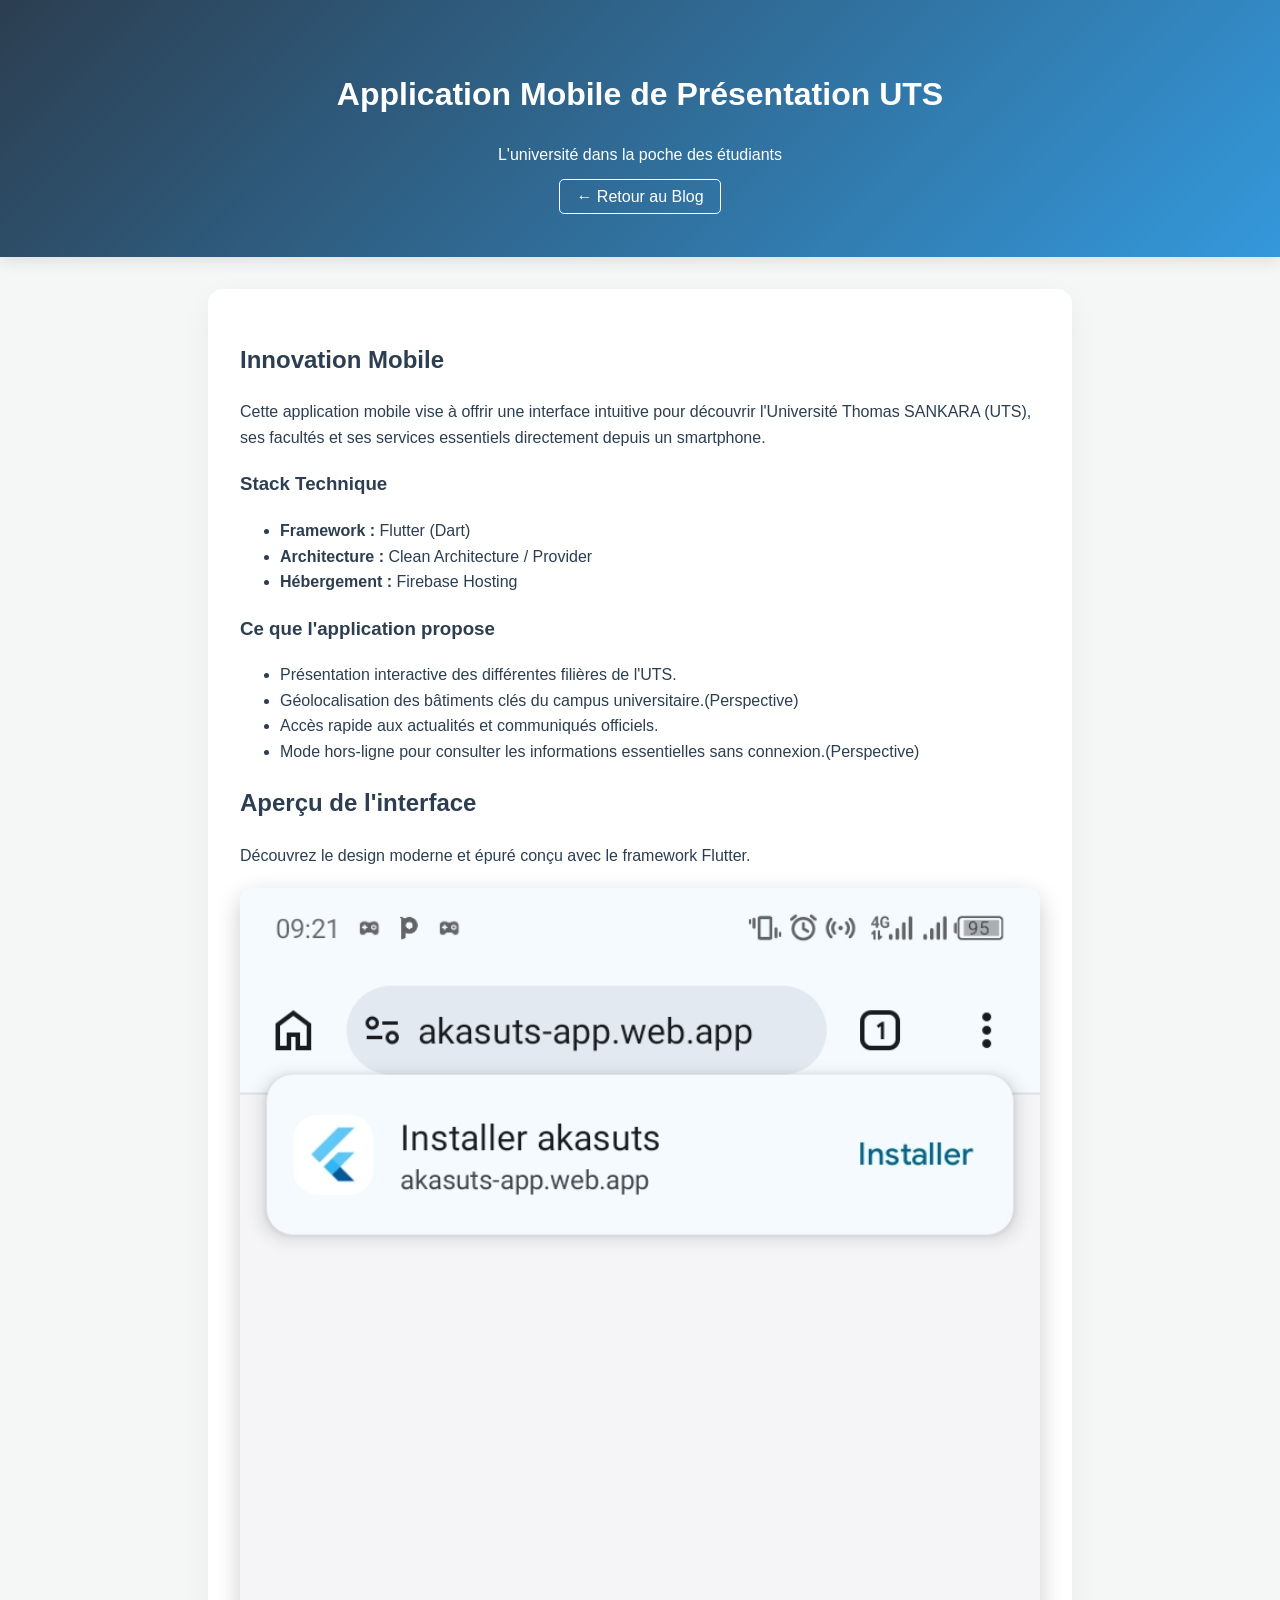
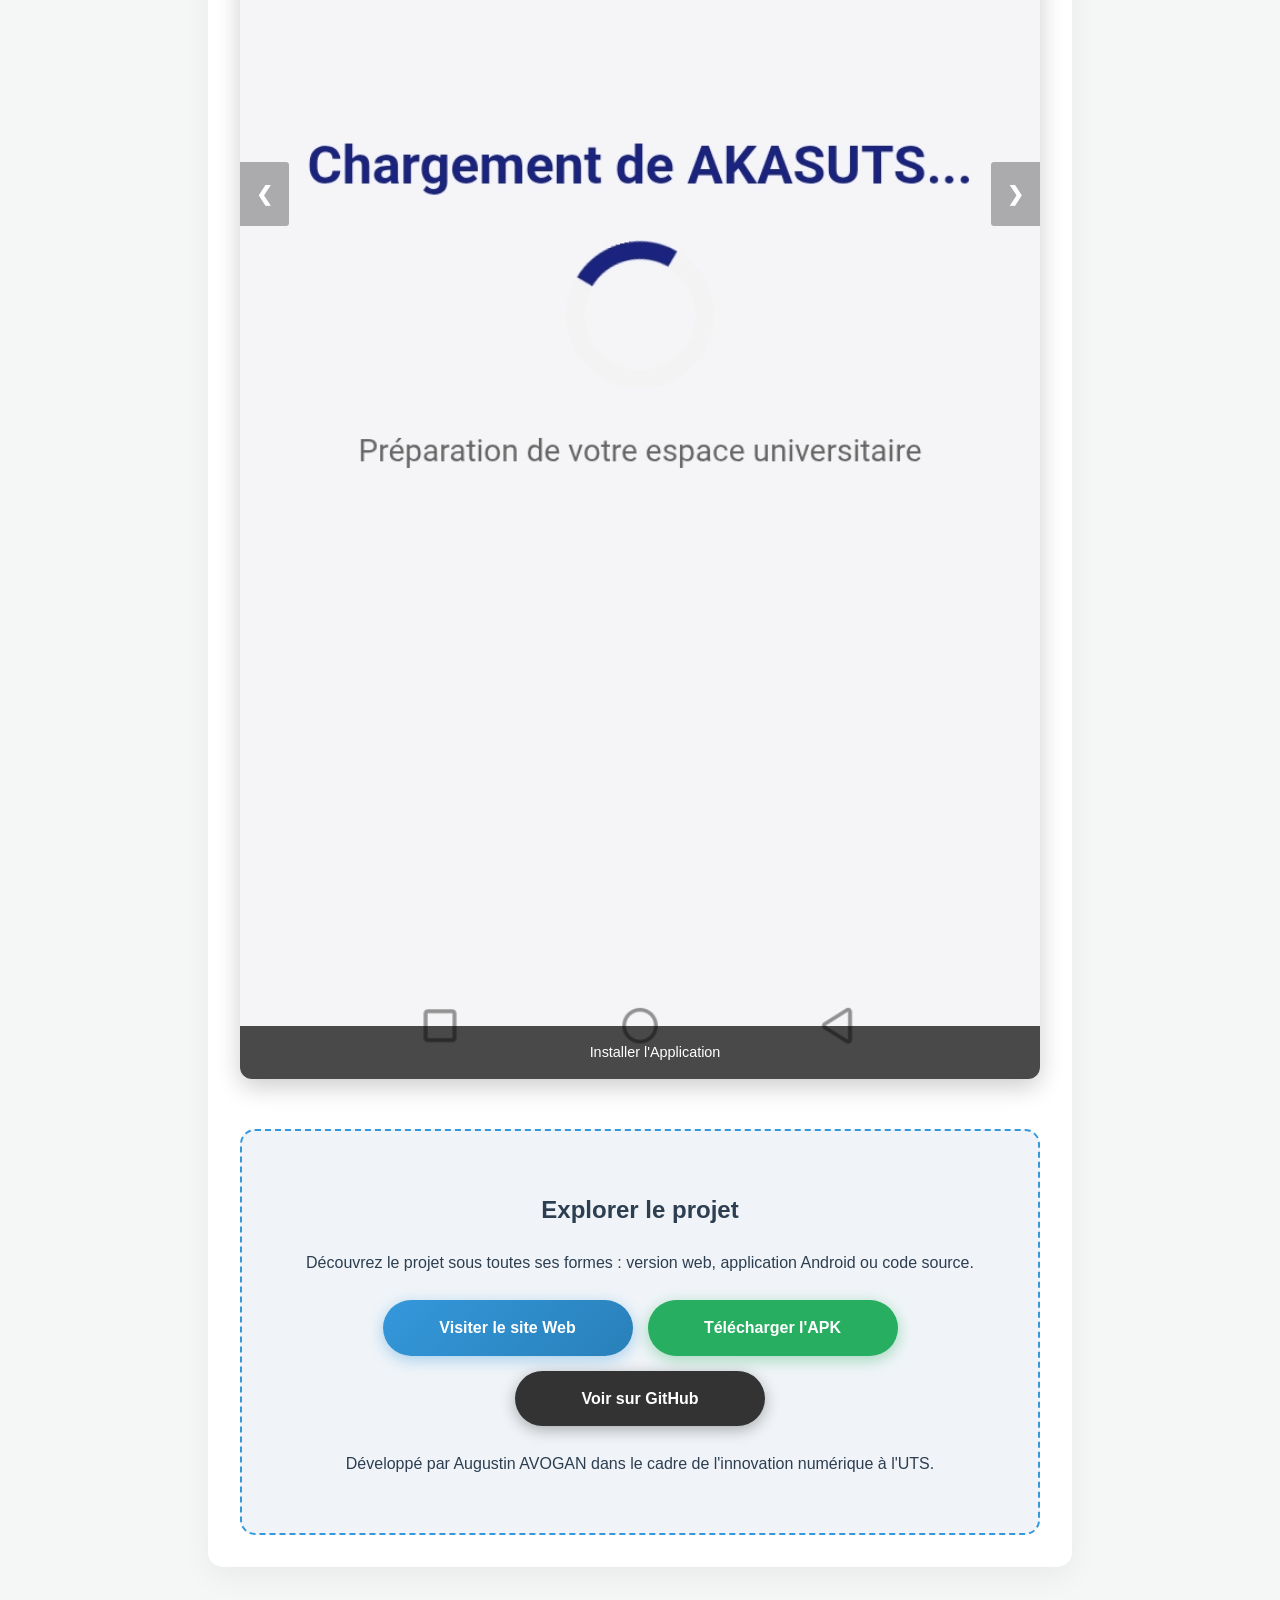
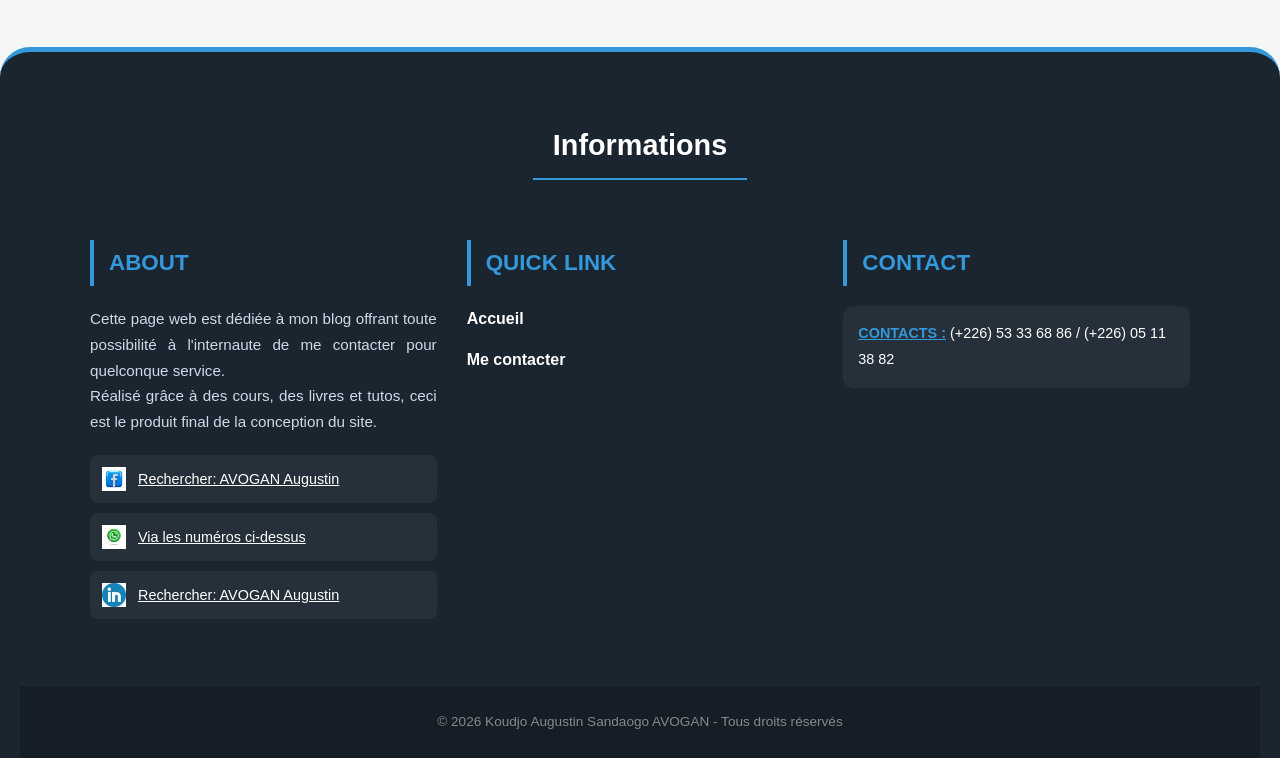
==== app-uts.html @ 5c7b0132 "new file:   app-uts.html new file:   chat-reseau.html new file:   gestion-ecole.html new file:   ima" ====
<!DOCTYPE html>
<html lang="fr">
<head>
    <meta charset="UTF-8">
    <meta name="viewport" content="width=device-width, initial-scale=1.0">
    <link rel="stylesheet" href="projets-style.css">
    <title>Application UTS | Portfolio Augustin AVOGAN</title>
</head>
<body>
    <header class="project-header">
        <h1>Application Mobile de Présentation UTS</h1>
        <p>L'université dans la poche des étudiants</p>
        <a href="index.html#projets" class="back-link">← Retour au Blog</a>
    </header>

    <main class="container">
        <section class="details">
            <h2>Innovation Mobile</h2>
            <p>Cette application mobile vise à offrir une interface intuitive pour découvrir l'Université Thomas SANKARA (UTS), ses facultés et ses services essentiels directement depuis un smartphone.</p>
            
            <div class="tech-stack">
                <h3>Stack Technique</h3>
                <ul>
                    <li><strong>Framework :</strong> Flutter (Dart)</li>
                    <li><strong>Architecture :</strong> Clean Architecture / Provider</li>
                    <li><strong>Hébergement :</strong> Firebase Hosting</li>
                </ul>
            </div>

            <h3>Ce que l'application propose</h3>
            <ul>
                <li>Présentation interactive des différentes filières de l'UTS.</li>
                <li>Géolocalisation des bâtiments clés du campus universitaire.(Perspective)</li>
                <li>Accès rapide aux actualités et communiqués officiels.</li>
                <li>Mode hors-ligne pour consulter les informations essentielles sans connexion.(Perspective)</li>
            </ul>
        </section>

        <section class="visual-showcase">
            <h2>Aperçu de l'interface</h2>
            <p class="intro-text">Découvrez le design moderne et épuré conçu avec le framework Flutter.</p>
            
            <div class="carousel-container">
                <div class="carousel-slide fade">
                    <img src="images/akasuts_web_app/Installer_App.jpg" alt="Écran d'accueil UTS App">
                    <div class="caption">Installer l'Application</div>
                </div>
                <div class="carousel-slide fade">
                    <img src="images/akasuts_web_app/Menu.jpg" alt="Carte du campus">
                    <div class="caption">Menu de l'application + Page d'accueil</div>
                </div>
                <div class="carousel-slide fade">
                    <img src="images/akasuts_web_app/Apropos_uts.jpg" alt="Flux d'actualités">
                    <div class="caption">Informations Complémentaires</div>
                </div>
                <div class="carousel-slide fade">
                    <img src="images/akasuts_web_app/Page_Filières.jpg" alt="Flux d'actualités">
                    <div class="caption">Page des filières</div>
                </div>
                <div class="carousel-slide fade">
                    <img src="images/akasuts_web_app/Page_ressources.jpg" alt="Flux d'actualités">
                    <div class="caption">Page concernant les resources pdf</div>
                </div>
                <div class="carousel-slide fade">
                    <img src="images/akasuts_web_app/Paiement_Scolarite.jpg" alt="Flux d'actualités">
                    <div class="caption">Page paiement de la scolarité</div>
                </div>

                <a class="prev" onclick="plusSlides(-1)">&#10094;</a>
                <a class="next" onclick="plusSlides(1)">&#10095;</a>
            </div>
        </section>

        <section class="app-access">
            <div class="cta-box">
                <h2>Explorer le projet</h2>
                <p>Découvrez le projet sous toutes ses formes : version web, application Android ou code source.</p>
                
                <div style="display: flex; flex-wrap: wrap; gap: 15px; justify-content: center; margin-top: 25px;">
                    <a href="https://akasuts-app.web.app" target="_blank" class="btn-primary" style="margin: 0; min-width: 180px;">Visiter le site Web</a>
                    <a href="https://drive.google.com/file/d/1SrxSoHgd4A3X6NG3_6HSXzyvS9ziXoZH/view?usp=sharing" target="_blank" class="btn-primary" style="margin: 0; min-width: 180px; background: #27ae60; box-shadow: 0 4px 15px rgba(39, 174, 96, 0.4);">Télécharger l'APK</a>
                    <a href="https://github.com/avoganaugustin5-ux/akasuts.git" target="_blank" class="btn-primary" style="margin: 0; min-width: 180px; background: #333; box-shadow: 0 4px 15px rgba(0, 0, 0, 0.3);">Voir sur GitHub</a>
                </div>
                
                <p class="sub-text" style="margin-top: 25px;">Développé par Augustin AVOGAN dans le cadre de l'innovation numérique à l'UTS.</p>
            </div>
        </section>
    </main>

    <footer>
        <h2>Informations</h2>
        <div class="footer_info">
            <div class="footer_width about">
                <h3>About</h3>
                <p>
                    Cette page web est dédiée à mon blog offrant toute possibilité à l'internaute de me contacter pour quelconque service.
                    <br> Réalisé grâce à des cours, des livres et tutos, ceci est le produit final de la conception du site.
                </p>

                <div class="social-media">
                    <ul>
                        <li><a href="#"><img src="images/tn_facebook.jpg" alt="Logo Facebook"> Rechercher: AVOGAN Augustin</a></li>
                        <li><a href="#"><img src="images/tn_whatsapp.jpg" alt="Logo WhatsApp"> Via les numéros ci-dessus</a></li>
                        <li><a href="#"><img src="images/tn_linkedin.jpg" alt="Logo LinkedIn"> Rechercher: AVOGAN Augustin</a></li>
                    </ul>
                </div>
            </div>

            <div class="footer_width link">
                <h3>Quick Link</h3>
                <ul>
                    <li><a href="index.html#pageAccueil"><b>Accueil</b></a></li>
                    <li><a href="index.html#formulaire"><b>Me contacter</b></a></li>
                </ul>
            </div>

            <div class="footer_width contact">
                <h3>Contact</h3>
                <ul>
                    <li>
                        <span>
                            <b><u>CONTACTS :</u></b> (+226) 53 33 68 86 / (+226) 05 11 38 82
                        </span>
                    </li>
                </ul>
            </div>
        </div>

        <div class="copy-right">
            <p>© 2026 Koudjo Augustin Sandaogo AVOGAN - Tous droits réservés</p>
        </div>
    </footer>

    <script src="projets-script.js"></script>
</body>
</html>
---- projets-style.css ----
:root {
    --primary: #2c3e50;
    --accent: #3498db;
    --bg: #f4f7f6;
}

body {
    font-family: 'Segoe UI', Tahoma, Geneva, Verdana, sans-serif;
    background-color: var(--bg);
    color: var(--primary);
    line-height: 1.6;
    margin: 0;
}

.project-header {
    background: linear-gradient(135deg, #2c3e50 0%, #3498db 100%);
    color: white;
    padding: 3rem 1rem;
    text-align: center;
    box-shadow: 0 4px 15px rgba(0,0,0,0.1);
}

.container {
    max-width: 800px;
    margin: 2rem auto;
    background: white;
    padding: 2rem;
    border-radius: 15px;
    box-shadow: 0 10px 30px rgba(0,0,0,0.05);
    transform: translateY(20px);
    opacity: 0;
    animation: fadeInUp 0.8s forwards;
}

@keyframes fadeInUp {
    to { transform: translateY(0); opacity: 1; }
}

.back-link {
    color: white;
    text-decoration: none;
    border: 1px solid white;
    padding: 0.5rem 1rem;
    border-radius: 5px;
    transition: 0.3s;
}

.back-link:hover { background: white; color: var(--accent); }

/* --- Carrousel --- */
.carousel-container {
    position: relative;
    max-width: 100%;
    margin: 20px auto;
    overflow: hidden;
    border-radius: 12px;
    box-shadow: 0 8px 25px rgba(0,0,0,0.2);
}

.carousel-slide img {
    width: 100%;
    display: block;
    transition: transform 0.5s ease;
}

.carousel-slide:hover img {
    transform: scale(1.02);
}

.fade {
    animation: fadeAnim 1.5s;
}

@keyframes fadeAnim {
    from {opacity: .4} to {opacity: 1}
}

.caption {
    position: absolute;
    bottom: 0;
    background: rgba(0, 0, 0, 0.7);
    color: #fff;
    width: 100%;
    padding: 15px;
    text-align: center;
    font-size: 0.9rem;
}

/* Boutons Navigation */
.prev, .next {
    cursor: pointer;
    position: absolute;
    top: 50%;
    width: auto;
    padding: 16px;
    margin-top: -22px;
    color: white;
    font-weight: bold;
    font-size: 20px;
    background: rgba(0,0,0,0.3);
    border-radius: 0 3px 3px 0;
    user-select: none;
    transition: 0.3s;
}

.next { right: 0; border-radius: 3px 0 0 3px; }
.prev:hover, .next:hover { background: rgba(0,0,0,0.8); }

/* --- Section Accès --- */
.app-access {
    margin-top: 50px;
    text-align: center;
}

.cta-box {
    background: #f0f4f8;
    padding: 40px;
    border-radius: 15px;
    border: 2px dashed #3498db;
}

.btn-primary {
    display: inline-block;
    padding: 15px 35px;
    background: linear-gradient(135deg, #3498db, #2980b9);
    color: white;
    text-decoration: none;
    font-weight: bold;
    border-radius: 50px;
    margin: 20px 0;
    transition: all 0.3s ease;
    box-shadow: 0 4px 15px rgba(52, 152, 219, 0.4);
}

.btn-primary:hover {
    transform: translateY(-3px);
    box-shadow: 0 6px 20px rgba(52, 152, 219, 0.6);
}

/* =========================
   VARIABLES GLOBALES
========================= */
:root {
    --primary: #2c3e50;
    --secondary: #1a252f; /* Ajout de la couleur sombre pour le footer */
    --accent: #3498db;
    --bg: #f4f7f6;
    --text-light: #d1d9e6;
}

/* ... (conserve ton code existant pour le header, container et carrousel) ... */

/* ============================================================
   FOOTER - DESIGN CORRIGÉ & RESPONSIVE
============================================================ */

footer {
    background: var(--secondary) !important; /* Force la couleur sombre */
    color: white !important;
    margin-top: 80px;
    padding: 60px 20px 0 20px;
    border-top: 5px solid var(--accent);
    border-radius: 30px 30px 0 0;
    font-family: 'Segoe UI', Tahoma, Geneva, Verdana, sans-serif;
}

/* Titre "Informations" */
footer > h2 {
    text-align: center;
    background: transparent !important;
    color: white !important;
    box-shadow: none !important;
    margin: 0 auto 40px auto !important;
    font-size: 1.8rem;
    border-bottom: 2px solid var(--accent) !important;
    display: block;
    width: fit-content;
    padding: 10px 20px !important;
}

.footer_info {
    max-width: 1100px;
    margin: auto;
    display: flex;
    flex-direction: row; /* Aligné par défaut */
    flex-wrap: wrap;
    gap: 30px;
}

.footer_width {
    flex: 1;
    min-width: 280px; /* Force le passage à la ligne sur mobile */
}

/* Titres des colonnes (About, Quick Link, Contact) */
.footer_width h3 {
    background: transparent !important;
    color: var(--accent) !important;
    border-left: 4px solid var(--accent) !important;
    padding: 5px 15px !important;
    margin: 20px 0 !important;
    box-shadow: none !important;
    font-size: 1.4rem;
    text-transform: uppercase;
}

.footer_width p {
    line-height: 1.7;
    color: var(--text-light);
    text-align: justify;
    font-size: 0.95rem;
}

/* --- QUICK LINKS --- */
.footer_width.link ul {
    padding: 0;
    list-style: none;
}

.footer_width.link ul li {
    margin-bottom: 15px;
}

.footer_width.link ul li a {
    color: white !important;
    text-decoration: none;
    transition: 0.3s ease;
    display: inline-block;
}

.footer_width.link ul li a:hover {
    color: var(--accent) !important;
    transform: translateX(10px);
}

/* --- CONTACT SECTION --- */
.footer_width.contact ul {
    padding: 0;
    list-style: none;
}

.footer_width.contact b {
    color: var(--accent);
}

.footer_width.contact span {
    display: block;
    background: rgba(255, 255, 255, 0.05);
    padding: 15px;
    border-radius: 10px;
    font-size: 0.9rem;
    line-height: 1.8;
}

/* --- SOCIAL MEDIA --- */
.social-media ul {
    padding: 0;
    list-style: none;
    margin-top: 20px;
}

.social-media li {
    margin-bottom: 10px;
}

.social-media a {
    display: flex;
    align-items: center;
    gap: 12px;
    padding: 12px;
    background: rgba(255, 255, 255, 0.05);
    border-radius: 8px;
    color: white !important;
    transition: 0.3s;
    font-size: 0.9rem;
}

.social-media a img {
    width: 24px;
    height: 24px;
    object-fit: contain;
}

.social-media a:hover {
    background: var(--accent);
    transform: translateY(-3px);
    text-decoration: none !important;
}

/* --- COPYRIGHT --- */
.copy-right {
    margin-top: 50px;
    padding: 25px;
    text-align: center;
    background: rgba(0, 0, 0, 0.2);
    border-top: 1px solid rgba(255, 255, 255, 0.05);
}

.copy-right p {
    margin: 0;
    font-size: 0.85rem;
    color: #888;
}

/* =========================
   RESPONSIVITÉ (MOBILE)
========================= */
@media screen and (max-width: 768px) {
    .footer_info {
        flex-direction: column; /* Colonnes les unes sous les autres */
        gap: 40px;
    }

    .footer_width {
        width: 100%;
        text-align: center;
    }

    .footer_width h3 {
        border-left: none !important;
        border-bottom: 2px solid var(--accent) !important;
        display: inline-block;
    }

    .footer_width p {
        text-align: center;
    }

    .social-media a {
        justify-content: center;
    }

    .footer_width.link ul li a:hover {
        transform: scale(1.1); /* Effet différent sur mobile */
    }
}
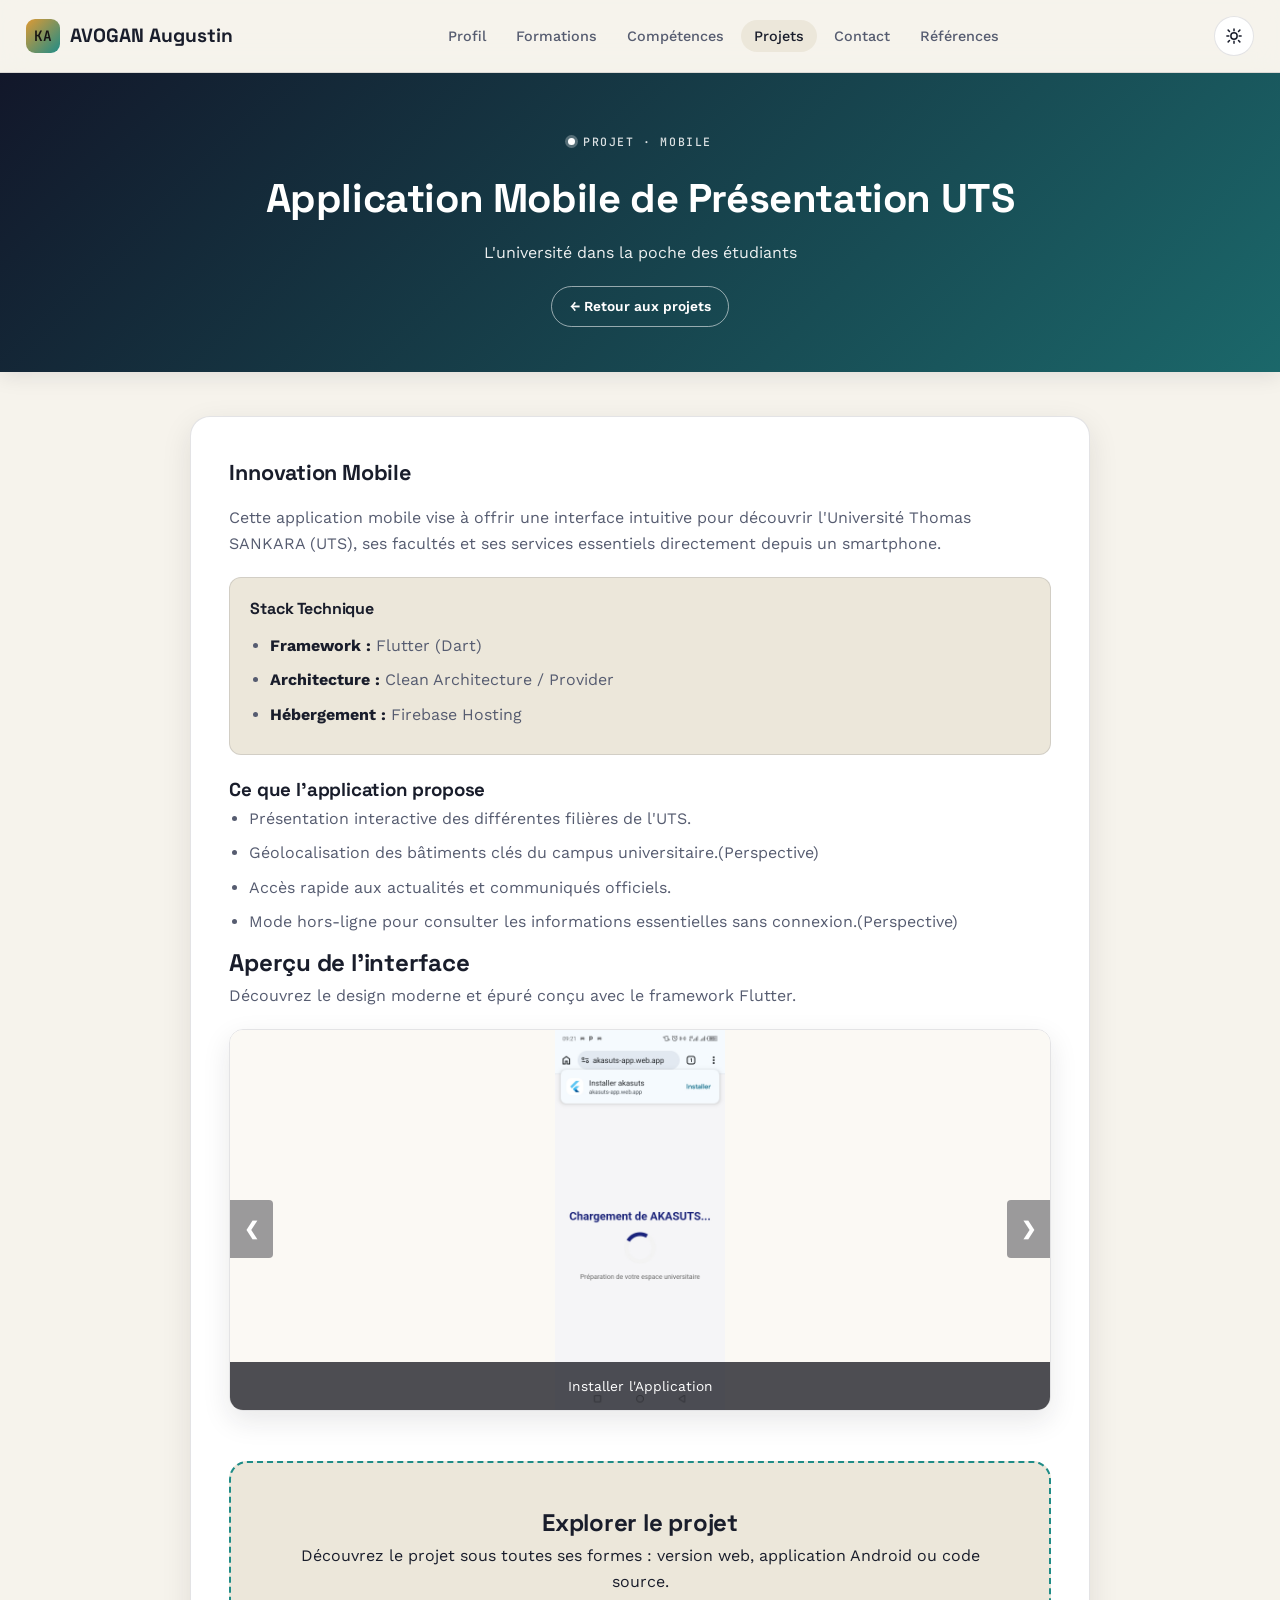
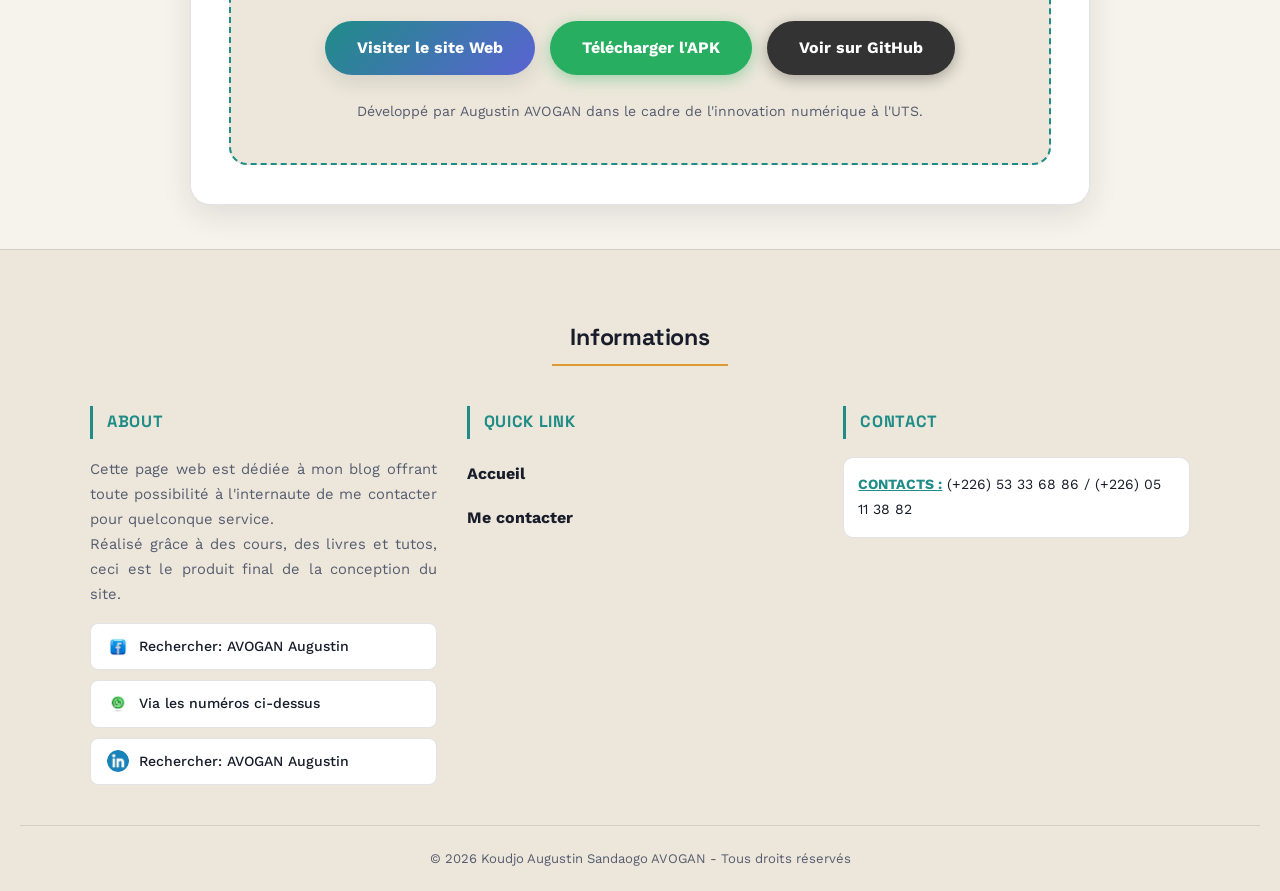
==== commit 419fe56b: "new file:   LISEZ-MOI.md 	modified:   app-uts.html 	modified:   chat-reseau.html 	new file:   compet" ====
--- a/app-uts.html
+++ b/app-uts.html
@@ -3,14 +3,67 @@
 <head>
     <meta charset="UTF-8">
     <meta name="viewport" content="width=device-width, initial-scale=1.0">
-    <link rel="stylesheet" href="projets-style.css">
+    <link rel="stylesheet" href="site.css">
     <title>Application UTS | Portfolio Augustin AVOGAN</title>
+
+    <script>
+        (function () {
+            var saved = localStorage.getItem('theme');
+            var theme = saved || (window.matchMedia('(prefers-color-scheme: dark)').matches ? 'dark' : 'light');
+            document.documentElement.setAttribute('data-theme', theme);
+        })();
+    </script>
 </head>
 <body>
-    <header class="project-header">
+    <nav class="topnav">
+        <a class="brand" href="index.html">
+            <span class="brand-mark">KA</span>
+            AVOGAN Augustin
+        </a>
+
+        <ul class="topnav-links">
+            <li><a href="profil.html">Profil</a></li>
+            <li><a href="formations.html">Formations</a></li>
+            <li><a href="competences.html">Compétences</a></li>
+            <li><a href="projets.html" class="active">Projets</a></li>
+            <li><a href="contact.html">Contact</a></li>
+            <li><a href="references.html">Références</a></li>
+        </ul>
+
+        <div class="nav-right">
+            <button id="themeToggle" class="theme-toggle" type="button" aria-label="Basculer entre theme clair et sombre">
+                <svg class="icon-sun" viewBox="0 0 24 24" stroke-width="2" stroke-linecap="round"><circle cx="12" cy="12" r="4.2"></circle><path d="M12 2.5v2.6M12 18.9v2.6M4.2 4.2l1.8 1.8M18 18l1.8 1.8M2.5 12h2.6M18.9 12h2.6M4.2 19.8l1.8-1.8M18 6l1.8-1.8"/></svg>
+                <svg class="icon-moon" viewBox="0 0 24 24" stroke-width="2" stroke-linecap="round" stroke-linejoin="round"><path d="M20 14.5A8.5 8.5 0 1 1 9.5 4a6.8 6.8 0 0 0 10.5 10.5z"/></svg>
+            </button>
+
+            <label class="burger">
+                <input type="checkbox" id="menuCheckbox">
+                <div class="toggle-btn">
+                    <span class="top_line common"></span>
+                    <span class="middle_line common"></span>
+                    <span class="bottom_line common"></span>
+                </div>
+                <div class="slide">
+                    <h1>Menu</h1>
+                    <ul>
+                        <li><a href="index.html">Accueil</a></li>
+                        <li><a href="profil.html">Profil</a></li>
+                        <li><a href="formations.html">Formations</a></li>
+                        <li><a href="competences.html">Compétences</a></li>
+                        <li><a href="projets.html" class="active">Projets</a></li>
+                        <li><a href="contact.html">Contact</a></li>
+                        <li><a href="references.html">Références</a></li>
+                    </ul>
+                </div>
+            </label>
+        </div>
+    </nav>
+
+<header class="project-header">
+        <span class="eyebrow">Projet · Mobile</span>
         <h1>Application Mobile de Présentation UTS</h1>
         <p>L'université dans la poche des étudiants</p>
-        <a href="index.html#projets" class="back-link">← Retour au Blog</a>
+        <a href="projets.html" class="back-link">← Retour aux projets</a>
     </header>
 
     <main class="container">
@@ -109,8 +162,8 @@
             <div class="footer_width link">
                 <h3>Quick Link</h3>
                 <ul>
-                    <li><a href="index.html#pageAccueil"><b>Accueil</b></a></li>
-                    <li><a href="index.html#formulaire"><b>Me contacter</b></a></li>
+                    <li><a href="index.html"><b>Accueil</b></a></li>
+                    <li><a href="contact.html"><b>Me contacter</b></a></li>
                 </ul>
             </div>
 
@@ -131,6 +184,6 @@
         </div>
     </footer>
 
-    <script src="projets-script.js"></script>
+    <script src="site.js"></script>
 </body>
 </html>
--- a/site.css
+++ b/site.css
@@ -0,0 +1,605 @@
+/* =========================================================
+   AVOGAN Koudjo Augustin — Portfolio (site multi-pages)
+   Design : réseau de nœuds / signal — cohérent avec le profil
+   Systèmes d'Information & Réseaux du propriétaire du site.
+========================================================= */
+
+@import url('https://fonts.googleapis.com/css2?family=Space+Grotesk:wght@500;600;700&family=Work+Sans:wght@400;500;600;700&family=JetBrains+Mono:wght@400;500&display=swap');
+
+* { margin: 0; padding: 0; box-sizing: border-box; }
+
+html { scroll-behavior: smooth; }
+
+body {
+    overflow-x: hidden;
+    font-family: 'Work Sans', 'Segoe UI', sans-serif;
+    background: var(--bg);
+    color: var(--text);
+    line-height: 1.65;
+    transition: background 0.4s ease, color 0.4s ease;
+}
+
+/* =========================
+   TOKENS — thème clair (défaut) et sombre
+========================= */
+
+:root {
+    --bg: #F6F3EC;
+    --bg-soft: #ECE7DA;
+    --surface: #FFFFFF;
+    --surface-2: #FBF9F4;
+    --text: #191D2B;
+    --text-soft: #565C70;
+    --border: rgba(25, 29, 43, 0.12);
+    --shadow: rgba(25, 29, 43, 0.10);
+
+    --accent: #DE9A34;
+    --accent-ink: #8A5A14;
+    --accent-2: #1F8C87;
+    --accent-2-ink: #0E5652;
+    --accent-3: #5B63D3;
+
+    --font-display: 'Space Grotesk', 'Segoe UI', sans-serif;
+    --font-body: 'Work Sans', 'Segoe UI', sans-serif;
+    --font-mono: 'JetBrains Mono', 'Consolas', monospace;
+
+    --radius: 16px;
+    --radius-sm: 10px;
+}
+
+[data-theme="dark"] {
+    --bg: #0E1220;
+    --bg-soft: #151B2C;
+    --surface: #1A2135;
+    --surface-2: #1F2740;
+    --text: #ECE9E0;
+    --text-soft: #A7ADC2;
+    --border: rgba(236, 233, 224, 0.10);
+    --shadow: rgba(0, 0, 0, 0.35);
+
+    --accent: #F0AE4F;
+    --accent-ink: #FFDBA0;
+    --accent-2: #35B8B1;
+    --accent-2-ink: #8CE3DD;
+    --accent-3: #8790F5;
+}
+
+a { color: var(--accent-2); text-decoration: none; transition: color 0.25s ease; }
+a:hover { color: var(--accent); }
+::selection { background: var(--accent); color: #171313; }
+
+h1, h2, h3, h4 { font-family: var(--font-display); letter-spacing: -0.01em; }
+
+.wrap { max-width: 1180px; margin: 0 auto; padding: 0 26px; }
+
+.eyebrow {
+    font-family: var(--font-mono);
+    text-transform: uppercase;
+    letter-spacing: 0.14em;
+    font-size: 0.72rem;
+    color: var(--accent-2);
+    font-weight: 500;
+    display: inline-flex;
+    align-items: center;
+    gap: 8px;
+}
+
+.eyebrow::before {
+    content: "";
+    width: 7px; height: 7px;
+    border-radius: 50%;
+    background: var(--accent);
+    display: inline-block;
+    box-shadow: 0 0 0 3px color-mix(in srgb, var(--accent) 25%, transparent);
+}
+
+/* =========================
+   NAVIGATION (toutes pages)
+========================= */
+
+.topnav {
+    position: sticky; top: 0; z-index: 200;
+    display: flex; align-items: center; justify-content: space-between;
+    padding: 16px 26px;
+    background: color-mix(in srgb, var(--bg) 82%, transparent);
+    backdrop-filter: blur(14px);
+    border-bottom: 1px solid var(--border);
+}
+
+.brand {
+    font-family: var(--font-display);
+    font-weight: 700; font-size: 1.2rem; color: var(--text);
+    display: flex; align-items: center; gap: 10px;
+}
+.brand:hover { color: var(--text); }
+
+.brand-mark {
+    width: 34px; height: 34px; border-radius: 9px;
+    background: linear-gradient(135deg, var(--accent), var(--accent-2));
+    display: flex; align-items: center; justify-content: center;
+    color: #171313; font-family: var(--font-mono); font-weight: 600; font-size: 0.9rem;
+    flex-shrink: 0;
+}
+
+.topnav-links { list-style: none; display: flex; gap: 4px; }
+
+.topnav-links a {
+    color: var(--text-soft); font-weight: 500; font-size: 0.9rem;
+    padding: 8px 13px; border-radius: 20px; transition: 0.25s ease;
+}
+.topnav-links a:hover { color: var(--text); background: var(--bg-soft); }
+.topnav-links a.active { color: var(--text); background: var(--bg-soft); }
+
+.nav-right { display: flex; align-items: center; gap: 10px; }
+
+.theme-toggle {
+    width: 40px; height: 40px; border-radius: 50%;
+    border: 1px solid var(--border); background: var(--surface); color: var(--text);
+    cursor: pointer; display: flex; align-items: center; justify-content: center;
+    transition: 0.25s ease; flex-shrink: 0;
+}
+.theme-toggle:hover { border-color: var(--accent); transform: rotate(12deg); }
+.theme-toggle svg { width: 18px; height: 18px; stroke: currentColor; fill: none; }
+.theme-toggle .icon-moon { display: none; }
+[data-theme="dark"] .theme-toggle .icon-sun { display: none; }
+[data-theme="dark"] .theme-toggle .icon-moon { display: block; }
+
+/* --- menu burger (mobile) --- */
+
+.burger { display: none; }
+
+input[type="checkbox"]#menuCheckbox { display: inline-block; visibility: hidden; position: fixed; }
+
+.toggle-btn {
+    position: fixed; height: 42px; width: 42px; top: 14px; left: 16px; z-index: 210;
+    cursor: pointer; border-radius: 10px; background: var(--surface); border: 1px solid var(--border);
+    box-shadow: 0 4px 14px var(--shadow); transition: transform 0.3s ease;
+}
+.toggle-btn:hover { transform: scale(1.06); }
+.toggle-btn .common { position: absolute; height: 2px; width: 20px; background-color: var(--accent); border-radius: 50px; transition: 0.3s ease; }
+.toggle-btn .top_line { top: 34%; left: 21%; }
+.toggle-btn .middle_line { top: 50%; left: 21%; }
+.toggle-btn .bottom_line { top: 66%; left: 21%; }
+#menuCheckbox:checked ~ .toggle-btn .top_line { left: 11px; top: 20px; width: 24px; transform: rotate(45deg); }
+#menuCheckbox:checked ~ .toggle-btn .bottom_line { left: 11px; top: 20px; width: 24px; transform: rotate(-45deg); }
+#menuCheckbox:checked ~ .toggle-btn .middle_line { opacity: 0; transform: translateX(20px); }
+
+.slide {
+    height: 100%; width: 260px; position: fixed; top: 0; left: 0; background: var(--surface);
+    transition: transform 0.4s cubic-bezier(0.22, 1, 0.36, 1); transform: translateX(-380px);
+    border-radius: 0 18px 18px 0; box-shadow: 8px 0 25px var(--shadow); z-index: 205;
+    overflow-y: auto; padding-bottom: 30px;
+}
+.slide h1 { color: var(--text); padding: 26px 22px 12px; font-size: 1.1rem; font-family: var(--font-display); }
+.slide ul { list-style: none; }
+.slide ul li a {
+    color: var(--text-soft); font-weight: 500; padding: 13px 22px; display: block;
+    text-decoration: none; transition: 0.25s ease; border-left: 4px solid transparent; font-size: 0.95rem;
+}
+.slide ul li:hover a, .slide ul li a.active { color: var(--text); background: var(--bg-soft); border-left: 4px solid var(--accent); }
+#menuCheckbox:checked ~ .slide { transform: translateX(0); box-shadow: 0 0 30px rgba(0,0,0,0.45); }
+
+.overlay {
+    position: fixed; inset: 0; background: rgba(10, 12, 20, 0.45);
+    opacity: 0; pointer-events: none; transition: opacity 0.3s ease; z-index: 195;
+}
+#menuCheckbox:checked ~ .overlay { opacity: 1; pointer-events: auto; }
+
+@media (max-width: 900px) {
+    .topnav-links { display: none; }
+    .burger { display: block; }
+}
+
+/* =========================
+   HERO (page d'accueil uniquement)
+========================= */
+
+.hero {
+    position: relative; padding: 70px 26px 40px; max-width: 1180px; margin: 0 auto;
+    display: grid; grid-template-columns: 1.15fr 0.85fr; gap: 50px; align-items: center; overflow: hidden;
+}
+
+.hero-copy .eyebrow { margin-bottom: 18px; }
+.hero-copy h1 { font-size: clamp(2.1rem, 4.6vw, 3.4rem); line-height: 1.08; color: var(--text); margin-bottom: 14px; }
+.hero-copy h1 .accent-word { color: var(--accent-2); }
+.hero-tagline { font-size: 1.12rem; color: var(--text-soft); max-width: 540px; margin-bottom: 26px; }
+
+.hero-stats { display: flex; flex-wrap: wrap; gap: 26px; margin: 26px 0 30px; }
+.hero-stats .stat b { display: block; font-family: var(--font-display); font-size: 1.35rem; color: var(--text); }
+.hero-stats .stat span { font-size: 0.78rem; color: var(--text-soft); text-transform: uppercase; letter-spacing: 0.05em; }
+
+.hero-actions { display: flex; flex-wrap: wrap; gap: 14px; }
+
+.btn {
+    display: inline-flex; align-items: center; gap: 8px; padding: 13px 24px; border-radius: 50px;
+    font-weight: 600; font-size: 0.92rem; text-decoration: none; transition: 0.28s ease; cursor: pointer; border: 1px solid transparent;
+}
+.btn-solid { background: var(--text); color: var(--bg); }
+.btn-solid:hover { background: var(--accent); color: #171313; transform: translateY(-3px); box-shadow: 0 10px 22px var(--shadow); }
+.btn-outline { border-color: var(--border); color: var(--text); background: var(--surface); }
+.btn-outline:hover { border-color: var(--accent-2); color: var(--accent-2); transform: translateY(-3px); }
+.btn-ghost { color: var(--text-soft); padding: 13px 18px; }
+.btn-ghost:hover { color: var(--accent-2); }
+
+.hero-visual { position: relative; display: flex; align-items: center; justify-content: center; min-height: 380px; }
+
+.node-svg { position: absolute; inset: 0; width: 100%; height: 100%; z-index: 1; }
+.node-svg circle { fill: var(--accent-2); opacity: 0.75; }
+.node-svg .pulse { animation: nodePulse 3.2s ease-in-out infinite; }
+.node-svg line { stroke: var(--border); stroke-width: 1; }
+.node-svg .line-live { stroke: var(--accent-2); stroke-dasharray: 4 6; opacity: 0.55; animation: dash 6s linear infinite; }
+
+@keyframes nodePulse { 0%, 100% { r: 3.4; opacity: 0.6; } 50% { r: 5.4; opacity: 1; } }
+@keyframes dash { to { stroke-dashoffset: -100; } }
+
+.portrait-frame {
+    position: relative; z-index: 2; width: 250px; height: 250px;
+    border-radius: 34% 66% 62% 38% / 42% 38% 62% 58%; overflow: hidden;
+    border: 3px solid var(--surface); box-shadow: 0 20px 45px var(--shadow);
+    background: var(--surface-2); animation: morph 14s ease-in-out infinite;
+}
+.portrait-frame img { width: 100%; height: 100%; object-fit: cover; }
+
+@keyframes morph {
+    0%, 100% { border-radius: 34% 66% 62% 38% / 42% 38% 62% 58%; }
+    50% { border-radius: 58% 42% 38% 62% / 34% 62% 38% 66%; }
+}
+
+.floating-badge {
+    position: absolute; z-index: 3; background: var(--surface); border: 1px solid var(--border);
+    box-shadow: 0 8px 20px var(--shadow); padding: 8px 14px; border-radius: 30px;
+    font-family: var(--font-mono); font-size: 0.76rem; color: var(--text);
+    display: flex; align-items: center; gap: 7px; animation: floaty 5s ease-in-out infinite;
+}
+.floating-badge .dot { width: 7px; height: 7px; border-radius: 50%; }
+.badge-1 { top: 6%; left: 2%; animation-delay: 0s; }
+.badge-2 { top: 18%; right: -2%; animation-delay: 1.1s; }
+.badge-3 { bottom: 14%; left: -4%; animation-delay: 2s; }
+.badge-4 { bottom: 2%; right: 8%; animation-delay: 0.6s; }
+
+@keyframes floaty { 0%, 100% { transform: translateY(0); } 50% { transform: translateY(-9px); } }
+
+@media (max-width: 860px) {
+    .hero { grid-template-columns: 1fr; padding-top: 90px; }
+    .hero-visual { order: -1; min-height: 300px; }
+}
+
+/* =========================
+   EN-TÊTE DE PAGE (pages internes)
+========================= */
+
+.page-header, .project-header {
+    background: linear-gradient(135deg, #12172A 0%, var(--accent-2) 145%);
+    color: #fff;
+    padding: 3.4rem 1.5rem 2.8rem;
+    text-align: center;
+    box-shadow: 0 4px 20px var(--shadow);
+}
+
+.page-header .eyebrow, .project-header .eyebrow { color: rgba(255,255,255,0.85); }
+.page-header .eyebrow::before, .project-header .eyebrow::before { background: #fff; box-shadow: 0 0 0 3px rgba(255,255,255,0.28); }
+.page-header h1, .project-header h1 { font-size: clamp(1.7rem, 3.4vw, 2.5rem); margin: 12px 0 8px; }
+.page-header p, .project-header p { opacity: 0.92; max-width: 560px; margin: 0 auto 20px; }
+
+.back-link {
+    color: white; text-decoration: none; border: 1px solid rgba(255,255,255,0.55);
+    padding: 0.5rem 1.1rem; border-radius: 30px; transition: 0.3s; font-size: 0.86rem;
+    font-weight: 600; display: inline-block;
+}
+.back-link:hover { background: white; color: var(--accent-2); }
+
+.page-crumbs { display: flex; justify-content: center; gap: 8px; flex-wrap: wrap; margin-top: 4px; }
+
+/* =========================
+   NAV-CARDS (grille de la page d'accueil)
+========================= */
+
+.navcards-grid {
+    display: grid; grid-template-columns: repeat(auto-fit, minmax(250px, 1fr));
+    gap: 18px; margin-top: 10px;
+}
+
+.navcard {
+    background: var(--surface); border: 1px solid var(--border); border-radius: var(--radius);
+    padding: 26px; display: flex; flex-direction: column; gap: 10px;
+    transition: transform 0.3s ease, box-shadow 0.3s ease, border-color 0.3s ease;
+    text-decoration: none; color: var(--text);
+}
+.navcard:hover { transform: translateY(-6px); box-shadow: 0 16px 34px var(--shadow); border-color: var(--accent-2); color: var(--text); }
+.navcard .icon { width: 46px; height: 46px; display: flex; align-items: center; justify-content: center; font-size: 1.5rem; background: var(--bg-soft); border-radius: 12px; }
+.navcard h3 { font-size: 1.06rem; margin: 0; }
+.navcard p { color: var(--text-soft); font-size: 0.88rem; }
+.navcard .cta { font-weight: 700; font-size: 0.84rem; color: var(--accent-2); }
+
+/* =========================
+   SECTIONS GÉNÉRIQUES
+========================= */
+
+section.block { padding: 80px 0; border-bottom: 1px solid var(--border); }
+section.block:last-of-type { border-bottom: none; }
+
+.section-heading { display: flex; align-items: baseline; gap: 14px; margin-bottom: 8px; }
+.section-heading h2 { font-size: clamp(1.4rem, 2.2vw, 1.9rem); color: var(--text); }
+.section-heading .num { font-family: var(--font-mono); font-size: 0.85rem; color: var(--text-soft); border: 1px solid var(--border); border-radius: 20px; padding: 3px 11px; }
+.section-intro { max-width: 720px; color: var(--text-soft); margin: 10px 0 34px; }
+
+.container {
+    max-width: 900px; margin: 44px auto; background: var(--surface); padding: 2.4rem;
+    border-radius: 20px; box-shadow: 0 10px 30px var(--shadow); border: 1px solid var(--border);
+}
+
+/* =========================
+   PROFIL
+========================= */
+
+.profile-grid { display: grid; grid-template-columns: 1.5fr 1fr; gap: 40px; align-items: start; }
+.prose p { margin-bottom: 16px; color: var(--text-soft); }
+.prose strong { color: var(--text); }
+
+.tag-row { display: flex; flex-wrap: wrap; gap: 10px; margin-top: 18px; }
+.tag { font-family: var(--font-mono); font-size: 0.76rem; padding: 6px 13px; border-radius: 20px; background: var(--bg-soft); border: 1px solid var(--border); color: var(--text-soft); }
+
+.card { background: var(--surface); border: 1px solid var(--border); border-radius: var(--radius); padding: 26px; box-shadow: 0 10px 30px var(--shadow); }
+.card h3 { font-size: 1rem; color: var(--text); margin-bottom: 16px; display: flex; align-items: center; gap: 8px; }
+.card h3::before { content: ""; width: 4px; height: 16px; background: var(--accent); border-radius: 3px; display: inline-block; }
+
+.id-list { list-style: none; }
+.id-list li { display: flex; justify-content: space-between; padding: 10px 0; border-bottom: 1px dashed var(--border); font-size: 0.92rem; }
+.id-list li:last-child { border-bottom: none; }
+.id-list span:first-child { color: var(--text-soft); }
+.id-list span:last-child { color: var(--text); font-weight: 600; text-align: right; }
+
+.lang-bars { margin-top: 16px; display: flex; flex-direction: column; gap: 14px; }
+.lang-bar-label { display: flex; justify-content: space-between; font-size: 0.86rem; margin-bottom: 6px; }
+.lang-bar-label span:last-child { color: var(--text-soft); font-family: var(--font-mono); font-size: 0.78rem; }
+.lang-bar-track { height: 7px; border-radius: 6px; background: var(--bg-soft); overflow: hidden; }
+.lang-bar-fill { height: 100%; border-radius: 6px; background: linear-gradient(90deg, var(--accent-2), var(--accent)); }
+
+.interests-chip-row { display: flex; flex-wrap: wrap; gap: 8px; margin-top: 14px; }
+
+@media (max-width: 860px) { .profile-grid { grid-template-columns: 1fr; } }
+
+/* =========================
+   FORMATIONS — TIMELINE
+========================= */
+
+.timeline { position: relative; margin-top: 10px; padding-left: 28px; }
+.timeline::before { content: ""; position: absolute; left: 5px; top: 6px; bottom: 6px; width: 2px; background: linear-gradient(var(--accent-2), var(--border)); }
+.timeline-item { position: relative; padding-bottom: 32px; }
+.timeline-item:last-child { padding-bottom: 0; }
+.timeline-item::before { content: ""; position: absolute; left: -28px; top: 4px; width: 12px; height: 12px; border-radius: 50%; background: var(--surface); border: 3px solid var(--accent-2); }
+.timeline-item.current::before { background: var(--accent); border-color: var(--accent); box-shadow: 0 0 0 4px color-mix(in srgb, var(--accent) 22%, transparent); }
+.timeline-year { font-family: var(--font-mono); font-size: 0.78rem; color: var(--accent-2); letter-spacing: 0.04em; }
+.timeline-item h4 { font-size: 1.02rem; color: var(--text); margin: 4px 0 4px; background: none; border: none; padding: 0; box-shadow: none; }
+.timeline-item p { color: var(--text-soft); font-size: 0.92rem; }
+.timeline-item a { font-size: 0.85rem; font-weight: 600; }
+
+/* =========================
+   COMPÉTENCES — TABS
+========================= */
+
+.tabs-nav { display: flex; flex-wrap: wrap; gap: 10px; margin-bottom: 30px; }
+.tab-btn {
+    font-family: var(--font-body); font-weight: 600; font-size: 0.88rem; padding: 11px 20px; border-radius: 30px;
+    border: 1px solid var(--border); background: var(--surface); color: var(--text-soft); cursor: pointer; transition: 0.25s ease;
+}
+.tab-btn:hover { color: var(--text); }
+.tab-btn.active { background: var(--text); color: var(--bg); border-color: var(--text); }
+.tab-panel { display: none; }
+.tab-panel.active { display: block; animation: fadeIn 0.45s ease; }
+@keyframes fadeIn { from { opacity: 0; transform: translateY(8px);} to { opacity: 1; transform: translateY(0);} }
+
+.skill-groups { display: grid; grid-template-columns: repeat(auto-fit, minmax(220px, 1fr)); gap: 22px; margin-top: 22px; }
+.skill-group h4 { font-family: var(--font-mono); font-size: 0.76rem; text-transform: uppercase; letter-spacing: 0.06em; color: var(--accent-2); margin-bottom: 12px; }
+.skill-chip-row { display: flex; flex-wrap: wrap; gap: 8px; }
+.skill-chip { background: var(--bg-soft); border: 1px solid var(--border); padding: 7px 14px; border-radius: 20px; font-size: 0.84rem; color: var(--text); }
+
+/* =========================
+   ARTICLES / TEXTES GÉNÉRIQUES
+========================= */
+
+.mesArticles { background: var(--surface); padding: 24px; margin-bottom: 24px; box-shadow: 0 10px 26px var(--shadow); border-radius: var(--radius); border: 1px solid var(--border); }
+.debutArticle, .texteArticle { margin: 15px 0; color: var(--text-soft); text-align: justify; }
+.tech-stack { background: var(--bg-soft); border: 1px solid var(--border); border-radius: 12px; padding: 18px 20px; margin: 20px 0; }
+.tech-stack h3 { font-size: 1rem; margin-bottom: 10px; color: var(--text); }
+.details ul { padding-left: 20px; color: var(--text-soft); }
+.details ul li { margin-bottom: 8px; transition: color 0.2s ease; }
+.details li strong { color: var(--text); }
+.details h2 { font-size: 1.35rem; margin-bottom: 14px; color: var(--text); }
+.details p { color: var(--text-soft); margin-bottom: 14px; }
+
+/* =========================
+   CARROUSEL
+========================= */
+
+.carousel-container { position: relative; max-width: 100%; margin: 20px 0; overflow: hidden; border-radius: 14px; box-shadow: 0 10px 28px var(--shadow); border: 1px solid var(--border); }
+.carousel-slide img { width: 100%; display: block; max-height: 380px; object-fit: contain; background: var(--surface-2); transition: transform 0.5s ease; }
+.carousel-slide:hover img { transform: scale(1.015); }
+.fade { animation: fadeAnim 1.5s; }
+@keyframes fadeAnim { from {opacity: .4} to {opacity: 1} }
+.carousel-slide .caption, .caption { position: absolute; bottom: 0; width: 100%; background: rgba(10,12,20,0.72); color: #fff; padding: 13px; text-align: center; font-size: 0.86rem; }
+.prev, .next { cursor: pointer; position: absolute; top: 50%; padding: 14px; margin-top: -20px; color: #fff; font-weight: bold; font-size: 18px; background: rgba(10,12,20,0.4); border-radius: 0 4px 4px 0; user-select: none; transition: 0.3s ease; }
+.next { right: 0; border-radius: 4px 0 0 4px; }
+.prev:hover, .next:hover { background: rgba(10,12,20,0.75); }
+.intro-text { color: var(--text-soft); margin-bottom: 12px; }
+
+.mini-gallery { display: flex; flex-wrap: wrap; gap: 14px; margin-top: 18px; align-items: center; }
+.mini-gallery img { width: 90px; height: 90px; object-fit: contain; background: var(--surface-2); border-radius: 10px; border: 1px solid var(--border); padding: 8px; transition: transform 0.25s ease; }
+.mini-gallery img:hover { transform: translateY(-4px); }
+
+video { aspect-ratio: 16/9; width: 100%; max-width: 640px; border-radius: 12px; box-shadow: 0 10px 26px var(--shadow); margin-top: 16px; }
+
+/* =========================
+   BOUTONS TÉLÉCHARGEMENT & CTA
+========================= */
+
+#portfolio, #c, #java, #attest {
+    display: inline-flex; align-items: center; gap: 8px; padding: 11px 20px; margin: 12px 0;
+    background: var(--surface); border: 1.5px solid var(--accent-2); color: var(--text);
+    border-radius: 30px; font-weight: 600; font-size: 0.88rem; transition: 0.25s ease;
+}
+#portfolio:hover, #c:hover, #java:hover, #attest:hover { background: var(--accent-2); color: #fff; transform: translateY(-2px); text-decoration: none; }
+
+.app-access { margin-top: 50px; text-align: center; }
+.cta-box { background: var(--bg-soft); padding: 40px; border-radius: 18px; border: 2px dashed var(--accent-2); }
+.btn-primary {
+    display: inline-block; padding: 14px 32px; background: linear-gradient(135deg, var(--accent-2), var(--accent-3));
+    color: white; text-decoration: none; font-weight: 700; border-radius: 50px; margin: 16px 0;
+    transition: all 0.3s ease; box-shadow: 0 8px 20px var(--shadow);
+}
+.btn-primary:hover { transform: translateY(-3px); box-shadow: 0 10px 26px var(--shadow); }
+.sub-text { color: var(--text-soft); font-size: 0.88rem; }
+
+/* =========================
+   PROJETS — GRID DE CARTES
+========================= */
+
+.projects-grid { display: grid; grid-template-columns: repeat(auto-fit, minmax(270px, 1fr)); gap: 20px; margin-top: 10px; }
+.project-card {
+    background: var(--surface); border: 1px solid var(--border); border-radius: var(--radius); padding: 24px;
+    display: flex; flex-direction: column; gap: 12px;
+    transition: transform 0.3s ease, box-shadow 0.3s ease, border-color 0.3s ease; text-decoration: none; color: var(--text);
+}
+.project-card:hover { transform: translateY(-6px); box-shadow: 0 16px 34px var(--shadow); border-color: var(--accent-2); color: var(--text); }
+.project-card .icon { width: 44px; height: 44px; display: flex; align-items: center; justify-content: center; font-size: 1.4rem; background: var(--bg-soft); border-radius: 12px; }
+.project-card h3 { font-size: 1.04rem; background: none; border: none; padding: 0; box-shadow: none; margin: 0; }
+.project-card p { color: var(--text-soft); font-size: 0.88rem; flex-grow: 1; }
+.project-card .tags { display: flex; flex-wrap: wrap; gap: 6px; }
+.project-card .tags span { font-family: var(--font-mono); font-size: 0.7rem; padding: 3px 9px; border-radius: 20px; background: var(--bg-soft); color: var(--text-soft); }
+.project-card .cta { font-weight: 700; font-size: 0.85rem; color: var(--accent-2); display: flex; align-items: center; gap: 6px; }
+.projet-tag-corner {
+    align-self: flex-start; font-size: 0.68rem; font-weight: 700; text-transform: uppercase; letter-spacing: 0.05em;
+    background: var(--accent); color: #171313; padding: 3px 10px; border-radius: 20px;
+}
+
+/* =========================
+   CONTACT
+========================= */
+
+.contact-grid { display: grid; grid-template-columns: 0.9fr 1.3fr; gap: 40px; align-items: start; }
+.contact-info-card { position: sticky; top: 100px; }
+.contact-line { display: flex; align-items: center; gap: 12px; padding: 12px 0; border-bottom: 1px dashed var(--border); font-size: 0.92rem; }
+.contact-line:last-child { border-bottom: none; }
+.contact-line .ic { width: 34px; height: 34px; border-radius: 10px; background: var(--bg-soft); display: flex; align-items: center; justify-content: center; flex-shrink: 0; }
+.contact-line .ic svg { width: 16px; height: 16px; stroke: var(--accent-2); fill: none; }
+
+.social-media-mini { display: flex; flex-direction: column; gap: 10px; margin-top: 18px; }
+.social-media-mini a { display: flex; align-items: center; gap: 10px; padding: 10px 14px; border-radius: 10px; background: var(--bg-soft); color: var(--text); font-size: 0.88rem; font-weight: 500; transition: 0.25s ease; }
+.social-media-mini a:hover { background: var(--accent-2); color: #fff; text-decoration: none; }
+.social-media-mini a img { width: 20px; height: 20px; border-radius: 50%; }
+
+form { background: var(--surface); border: 1px solid var(--border); border-radius: var(--radius); padding: 30px; box-shadow: 0 10px 30px var(--shadow); }
+fieldset { border: 1px solid var(--border); border-radius: 12px; padding: 20px; margin: 0 0 22px; background: var(--surface-2); }
+legend { font-size: 1.02rem; font-weight: 700; color: var(--text); padding: 0 8px; font-family: var(--font-display); }
+label { color: var(--text-soft); font-size: 0.88rem; display: inline-block; margin-top: 8px; }
+
+input[type="text"], input[type="number"], input[type="email"], input[type="tel"], input[type="file"] {
+    width: 100%; padding: 11px 13px; border-radius: 8px; border: 1px solid var(--border); margin: 8px 0 4px;
+    background: var(--surface); color: var(--text); font-family: var(--font-body); transition: border-color 0.25s ease, box-shadow 0.25s ease;
+}
+input:focus { outline: none; border-color: var(--accent-2); box-shadow: 0 0 0 3px color-mix(in srgb, var(--accent-2) 20%, transparent); }
+input[type="radio"] { margin: 8px 8px 8px 0; accent-color: var(--accent-2); }
+input[type="submit"] {
+    width: 100%; padding: 15px; background: var(--text); color: var(--bg); font-size: 1rem; font-weight: 700;
+    border: none; border-radius: 10px; cursor: pointer; transition: 0.25s ease;
+}
+input[type="submit"]:hover { background: var(--accent); color: #171313; }
+
+/* =========================
+   RÉFÉRENCES — ACCORDÉON
+========================= */
+
+.accordion-item { background: var(--surface); border: 1px solid var(--border); border-radius: 12px; margin-bottom: 12px; overflow: hidden; }
+.accordion-item summary {
+    padding: 16px 20px; cursor: pointer; font-weight: 600; font-size: 0.95rem; color: var(--text); list-style: none;
+    display: flex; align-items: center; justify-content: space-between; transition: background 0.2s ease;
+}
+.accordion-item summary::-webkit-details-marker { display: none; }
+.accordion-item summary:hover { background: var(--bg-soft); }
+.accordion-item summary::after { content: "+"; font-size: 1.2rem; color: var(--accent-2); transition: transform 0.25s ease; }
+.accordion-item[open] summary::after { transform: rotate(45deg); }
+.accordion-body { padding: 0 20px 20px; display: flex; gap: 20px; flex-wrap: wrap; align-items: flex-start; }
+.accordion-body p { color: var(--text-soft); flex: 1; min-width: 220px; }
+.accordion-body figure { margin: 0; text-align: center; }
+.accordion-body img { width: 90px; border-radius: 10px; background: var(--surface-2); padding: 6px; border: 1px solid var(--border); }
+.accordion-body figcaption { font-size: 0.78rem; color: var(--text-soft); margin-top: 8px; max-width: 160px; }
+.accordion-body figcaption a { display: block; }
+
+/* =========================
+   FOOTER
+========================= */
+
+footer { background: var(--bg-soft); color: var(--text); margin-top: 0; padding: 60px 20px 0; border-top: 1px solid var(--border); }
+footer > .wrap > h2, footer > h2 {
+    text-align: center; background: none; color: var(--text); box-shadow: none; margin: 0 auto 40px;
+    font-size: 1.45rem; font-family: var(--font-display); border-bottom: 2px solid var(--accent);
+    display: block; width: fit-content; padding: 8px 18px;
+}
+.footer_info { max-width: 1100px; margin: auto; display: flex; flex-wrap: wrap; gap: 30px; }
+.footer_width { flex: 1; min-width: 260px; }
+.footer_width h3 { background: none; color: var(--accent-2); border-left: 3px solid var(--accent-2); padding: 3px 14px; margin: 0 0 18px; box-shadow: none; font-size: 1.02rem; text-transform: uppercase; letter-spacing: 0.04em; }
+.footer_width p { line-height: 1.7; color: var(--text-soft); text-align: justify; font-size: 0.92rem; }
+
+.social-media ul { display: flex; flex-direction: column; gap: 10px; margin-top: 16px; }
+.social-media ul li { list-style: none; }
+.social-media ul li a { display: flex; align-items: center; gap: 10px; padding: 11px 16px; background: var(--surface); border: 1px solid var(--border); border-radius: 8px; color: var(--text); font-size: 0.88rem; font-weight: 500; transition: 0.25s ease; }
+.social-media ul li a img { width: 22px; height: 22px; border-radius: 50%; }
+.social-media ul li a:hover { transform: translateX(5px); border-color: var(--accent-2); text-decoration: none; }
+
+.footer_width.link ul, .footer_width.contact ul { list-style: none; padding: 0; }
+.footer_width.link ul li { margin-bottom: 10px; }
+.footer_width.link ul li a { color: var(--text); font-weight: 600; padding: 4px 0; display: inline-block; }
+.footer_width.link ul li a:hover { color: var(--accent-2); }
+.footer_width.contact b { color: var(--accent-2); }
+.footer_width.contact span { display: block; background: var(--surface); border: 1px solid var(--border); padding: 14px; border-radius: 10px; font-size: 0.88rem; line-height: 1.8; }
+
+.copy-right { margin-top: 40px; padding: 22px; text-align: center; border-top: 1px solid var(--border); }
+.copy-right p { margin: 0; font-size: 0.82rem; color: var(--text-soft); }
+
+/* =========================
+   REVEAL / RETOUR EN HAUT
+========================= */
+
+.reveal { opacity: 0; transform: translateY(26px); transition: opacity 0.7s ease, transform 0.7s ease; }
+.reveal.visible { opacity: 1; transform: translateY(0); }
+
+#backToTop {
+    position: fixed; bottom: 24px; right: 24px; width: 46px; height: 46px; border-radius: 50%;
+    background: var(--text); color: var(--bg); display: flex; align-items: center; justify-content: center;
+    font-size: 20px; box-shadow: 0 8px 20px var(--shadow); opacity: 0; pointer-events: none; transform: translateY(10px);
+    transition: 0.3s ease; z-index: 80; text-decoration: none;
+}
+#backToTop.visible { opacity: 1; pointer-events: auto; transform: translateY(0); }
+#backToTop:hover { background: var(--accent); color: #171313; }
+
+/* =========================
+   TABLE (langues)
+========================= */
+
+.tt { width: 100%; max-width: 100%; overflow-x: auto; display: block; -webkit-overflow-scrolling: touch; border-collapse: collapse; margin-top: 14px; }
+.tt th, .tt td { padding: 10px; border: 1px solid var(--border); text-align: left; font-size: 0.86rem; }
+.tt thead th { background: var(--bg-soft); color: var(--text); }
+.tt tbody tr:nth-child(even) { background: var(--surface-2); }
+
+/* =========================
+   RESPONSIVE
+========================= */
+
+@media screen and (max-width: 992px) {
+    .contact-grid { grid-template-columns: 1fr; }
+    .contact-info-card { position: static; }
+    .footer_info { flex-direction: column; }
+}
+
+@media screen and (max-width: 768px) {
+    section.block { padding: 56px 0; }
+    .wrap { padding: 0 18px; }
+    .hero { padding: 84px 18px 30px; }
+    .hero-stats { gap: 18px; }
+    .container { margin: 26px auto; padding: 1.5rem; border-radius: 16px; }
+    .page-header, .project-header { padding: 2.6rem 1.2rem 2.2rem; }
+}
+
+@media (prefers-reduced-motion: reduce) {
+    * { animation-duration: 0.001ms !important; transition-duration: 0.001ms !important; }
+}
